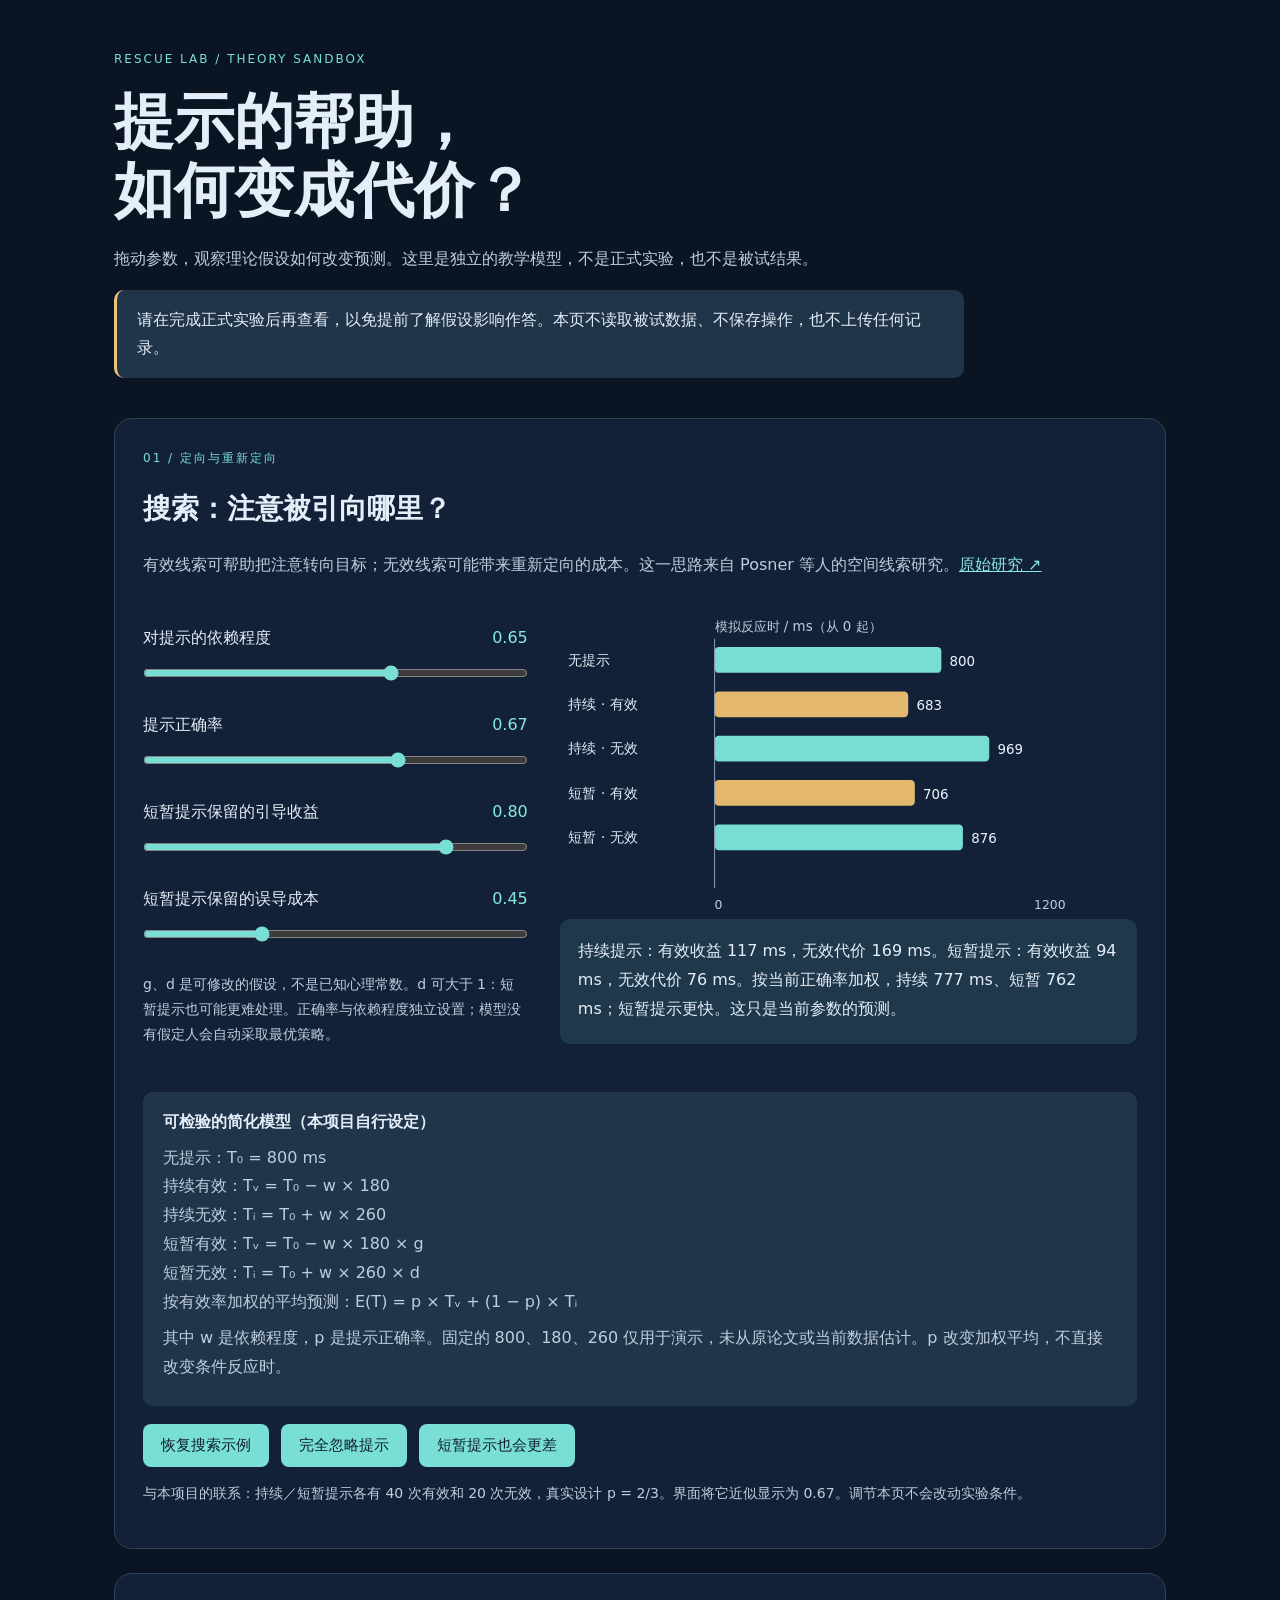
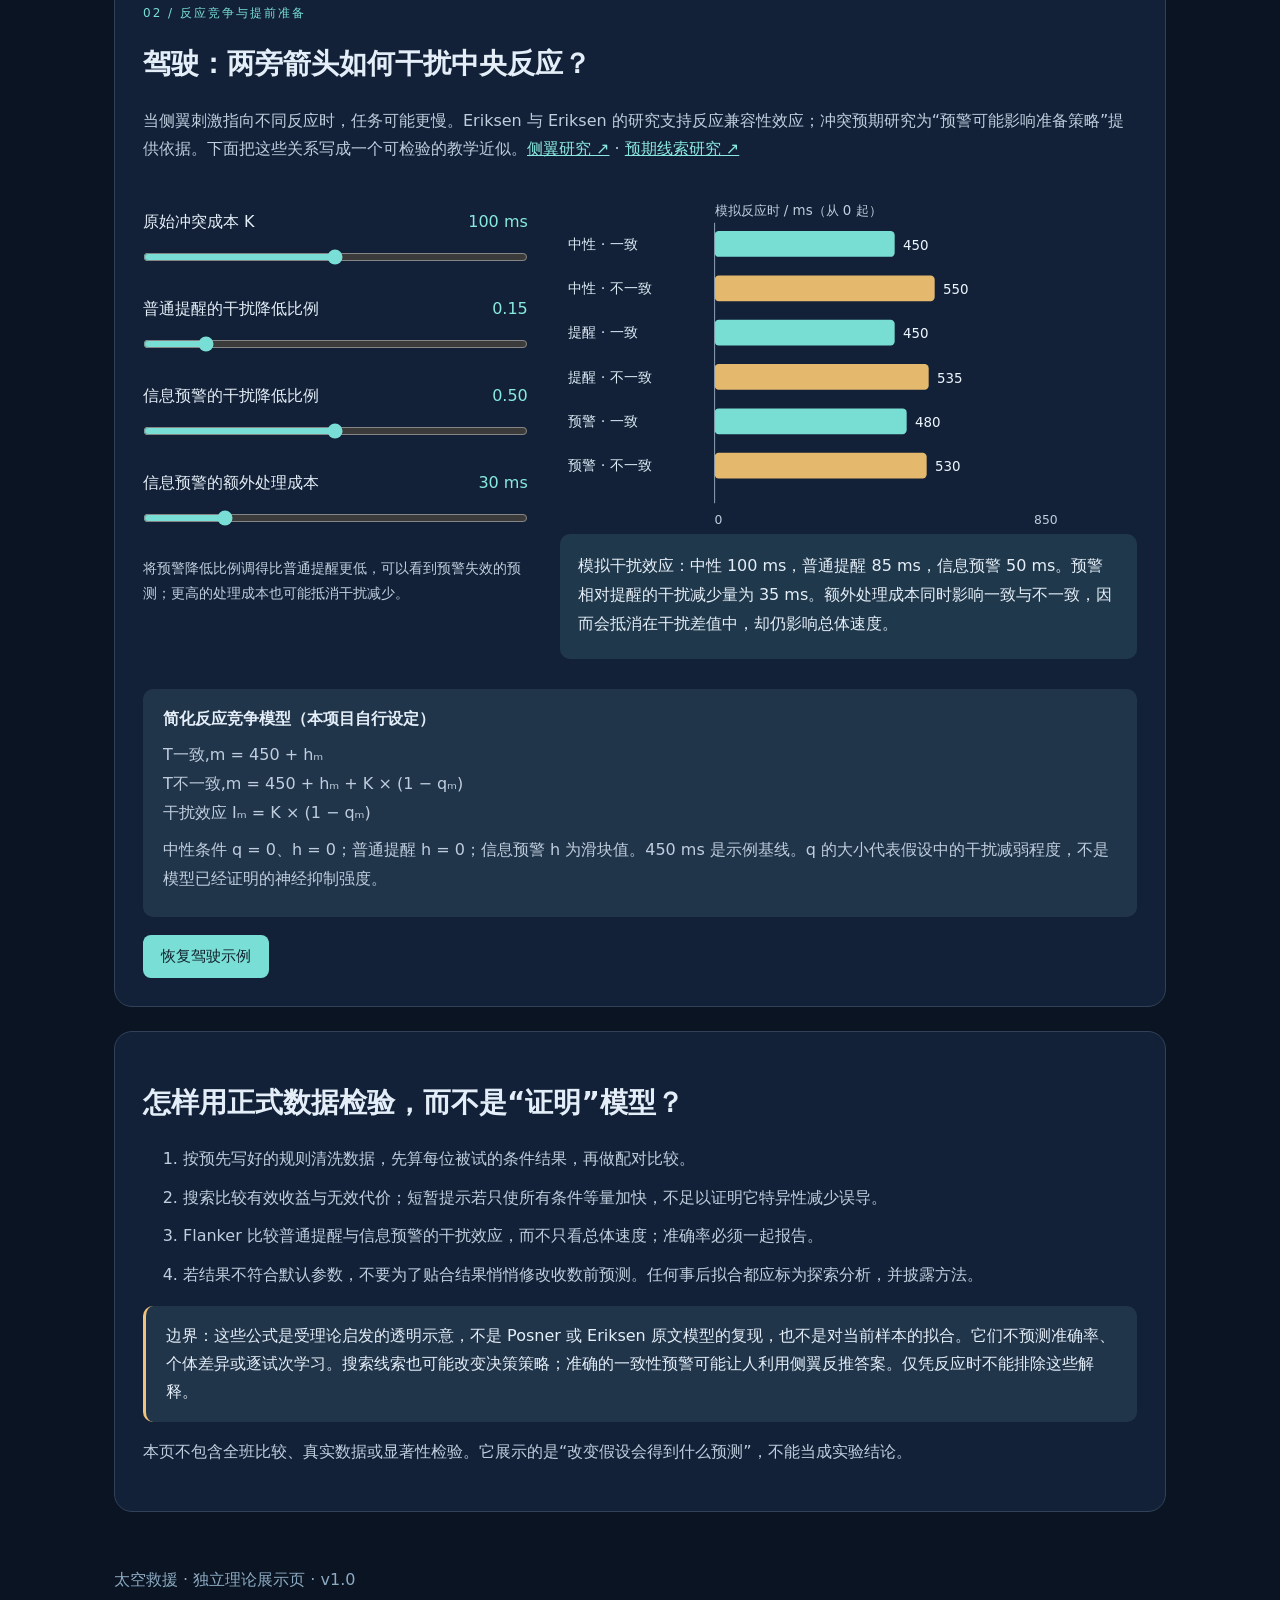
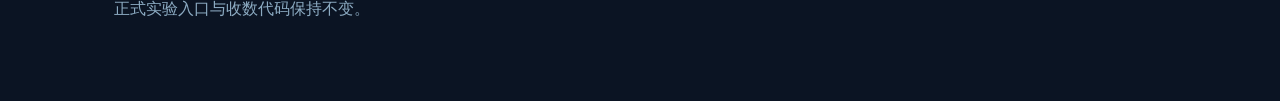
==== docs/model/index.html @ fa258985 "Add standalone theory-based attention model visualization without changing experiment" ====
<!doctype html><html lang="zh-CN"><head><meta charset="utf-8"><meta name="viewport" content="width=device-width,initial-scale=1"><title>注意模型实验台 · 太空救援</title><link rel="stylesheet" href="./model.css"><script src="./model.js" defer></script></head><body><main><header><span class="tag">RESCUE LAB / THEORY SANDBOX</span><h1>提示的帮助，<br>如何变成代价？</h1><p>拖动参数，观察理论假设如何改变预测。这里是独立的教学模型，不是正式实验，也不是被试结果。</p><aside>请在完成正式实验后再查看，以免提前了解假设影响作答。本页不读取被试数据、不保存操作，也不上传任何记录。</aside></header>
<section><span class="tag">01 / 定向与重新定向</span><h2>搜索：注意被引向哪里？</h2><p>有效线索可帮助把注意转向目标；无效线索可能带来重新定向的成本。这一思路来自 Posner 等人的空间线索研究。<a href="https://pubmed.ncbi.nlm.nih.gov/7381367/" target="_blank" rel="noopener">原始研究 ↗</a></p>
<div class="grid"><div class="controls"><label for="w">对提示的依赖程度 <output id="wv"></output></label><input id="w" type="range" min="0" max="1" step="0.05" value="0.65"><label for="p">提示正确率 <output id="pv"></output></label><input id="p" type="range" min="0" max="1" step="0.01" value="0.67"><label for="g">短暂提示保留的引导收益 <output id="gv"></output></label><input id="g" type="range" min="0" max="1" step="0.05" value="0.8"><label for="d">短暂提示保留的误导成本 <output id="dv"></output></label><input id="d" type="range" min="0" max="1.5" step="0.05" value="0.45"><p class="small">g、d 是可修改的假设，不是已知心理常数。d 可大于 1：短暂提示也可能更难处理。正确率与依赖程度独立设置；模型没有假定人会自动采取最优策略。</p></div><div><svg id="searchPlot" viewBox="0 0 560 300" role="img" aria-label="搜索各条件模拟反应时柱状图"></svg><div id="searchText" class="result" aria-live="polite"></div></div></div>
<div class="equation"><b>可检验的简化模型（本项目自行设定）</b><p>无提示：T₀ = 800 ms<br>持续有效：Tᵥ = T₀ − w × 180<br>持续无效：Tᵢ = T₀ + w × 260<br>短暂有效：Tᵥ = T₀ − w × 180 × g<br>短暂无效：Tᵢ = T₀ + w × 260 × d<br>按有效率加权的平均预测：E(T) = p × Tᵥ + (1 − p) × Tᵢ</p><p>其中 w 是依赖程度，p 是提示正确率。固定的 800、180、260 仅用于演示，未从原论文或当前数据估计。p 改变加权平均，不直接改变条件反应时。</p></div>
<div class="presets"><button data-search="default">恢复搜索示例</button><button data-search="ignore">完全忽略提示</button><button data-search="reverse">短暂提示也会更差</button></div>
<p class="small">与本项目的联系：持续／短暂提示各有 40 次有效和 20 次无效，真实设计 p = 2/3。界面将它近似显示为 0.67。调节本页不会改动实验条件。</p></section>
<section><span class="tag">02 / 反应竞争与提前准备</span><h2>驾驶：两旁箭头如何干扰中央反应？</h2><p>当侧翼刺激指向不同反应时，任务可能更慢。Eriksen 与 Eriksen 的研究支持反应兼容性效应；冲突预期研究为“预警可能影响准备策略”提供依据。下面把这些关系写成一个可检验的教学近似。<a href="https://doi.org/10.3758/BF03203267" target="_blank" rel="noopener">侧翼研究 ↗</a> · <a href="https://pubmed.ncbi.nlm.nih.gov/27941977/" target="_blank" rel="noopener">预期线索研究 ↗</a></p>
<div class="grid"><div class="controls"><label for="k">原始冲突成本 K <output id="kv"></output></label><input id="k" type="range" min="0" max="200" step="5" value="100"><label for="qg">普通提醒的干扰降低比例 <output id="qgv"></output></label><input id="qg" type="range" min="0" max="1" step="0.05" value="0.15"><label for="qp">信息预警的干扰降低比例 <output id="qpv"></output></label><input id="qp" type="range" min="0" max="1" step="0.05" value="0.5"><label for="h">信息预警的额外处理成本 <output id="hv"></output></label><input id="h" type="range" min="0" max="150" step="5" value="30"><p class="small">将预警降低比例调得比普通提醒更低，可以看到预警失效的预测；更高的处理成本也可能抵消干扰减少。</p></div><div><svg id="flankerPlot" viewBox="0 0 560 330" role="img" aria-label="Flanker各提示及一致性条件模拟反应时柱状图"></svg><div id="flankerText" class="result" aria-live="polite"></div></div></div>
<div class="equation"><b>简化反应竞争模型（本项目自行设定）</b><p>T一致,m = 450 + hₘ<br>T不一致,m = 450 + hₘ + K × (1 − qₘ)<br>干扰效应 Iₘ = K × (1 − qₘ)</p><p>中性条件 q = 0、h = 0；普通提醒 h = 0；信息预警 h 为滑块值。450 ms 是示例基线。q 的大小代表假设中的干扰减弱程度，不是模型已经证明的神经抑制强度。</p></div><button id="resetFlanker">恢复驾驶示例</button>
</section>
<section><h2>怎样用正式数据检验，而不是“证明”模型？</h2><ol><li>按预先写好的规则清洗数据，先算每位被试的条件结果，再做配对比较。</li><li>搜索比较有效收益与无效代价；短暂提示若只使所有条件等量加快，不足以证明它特异性减少误导。</li><li>Flanker 比较普通提醒与信息预警的干扰效应，而不只看总体速度；准确率必须一起报告。</li><li>若结果不符合默认参数，不要为了贴合结果悄悄修改收数前预测。任何事后拟合都应标为探索分析，并披露方法。</li></ol><aside>边界：这些公式是受理论启发的透明示意，不是 Posner 或 Eriksen 原文模型的复现，也不是对当前样本的拟合。它们不预测准确率、个体差异或逐试次学习。搜索线索也可能改变决策策略；准确的一致性预警可能让人利用侧翼反推答案。仅凭反应时不能排除这些解释。</aside><p>本页不包含全班比较、真实数据或显著性检验。它展示的是“改变假设会得到什么预测”，不能当成实验结论。</p></section><footer>太空救援 · 独立理论展示页 · v1.0<br>正式实验入口与收数代码保持不变。</footer></main></body></html>
---- docs/model/model.css ----
:root{font-family:system-ui,-apple-system,"PingFang SC",sans-serif;color:#e4eef8;background:#0b1423}*{box-sizing:border-box}body{margin:0}main{max-width:1100px;margin:auto;padding:48px 24px}header{max-width:850px;margin-bottom:40px}h1{font-size:clamp(36px,6vw,60px);line-height:1.15;margin:20px 0}h2{font-size:28px}.tag{font-size:12px;letter-spacing:2px;color:#78ded4}p,li{line-height:1.8;color:#bfcede}li{margin:10px 0}a{color:#8be8e0}section{margin:24px 0;background:#122137;border:1px solid #314258;border-radius:18px;padding:28px}aside,.equation{padding:16px 20px;border-radius:10px;background:#20344a;line-height:1.75}aside{border-left:3px solid #efc47a}.grid{display:grid;grid-template-columns:1fr 1.5fr;gap:32px;margin:30px 0}.controls label{display:flex;justify-content:space-between;gap:12px;font-size:16px;margin-top:18px}.controls input{width:100%;accent-color:#79ded5;margin:12px 0;height:24px}output{color:#88eadf;font-variant-numeric:tabular-nums}.small{font-size:14px}.result{background:#20384b;padding:18px;border-radius:10px;line-height:1.8;min-height:125px}svg{width:100%;display:block}button{background:#79ded5;color:#112330;border:0;border-radius:8px;padding:12px 18px;font-size:15px;cursor:pointer;margin:18px 12px 0 0}button:focus-visible,input:focus-visible{outline:3px solid #f4c975;outline-offset:4px}.equation p{margin:8px 0}.equation{font-variant-numeric:tabular-nums}footer{color:#8cabc2;padding:30px 0;line-height:1.8}@media(max-width:760px){.grid{grid-template-columns:1fr}section{padding:20px}main{padding:24px 14px}}
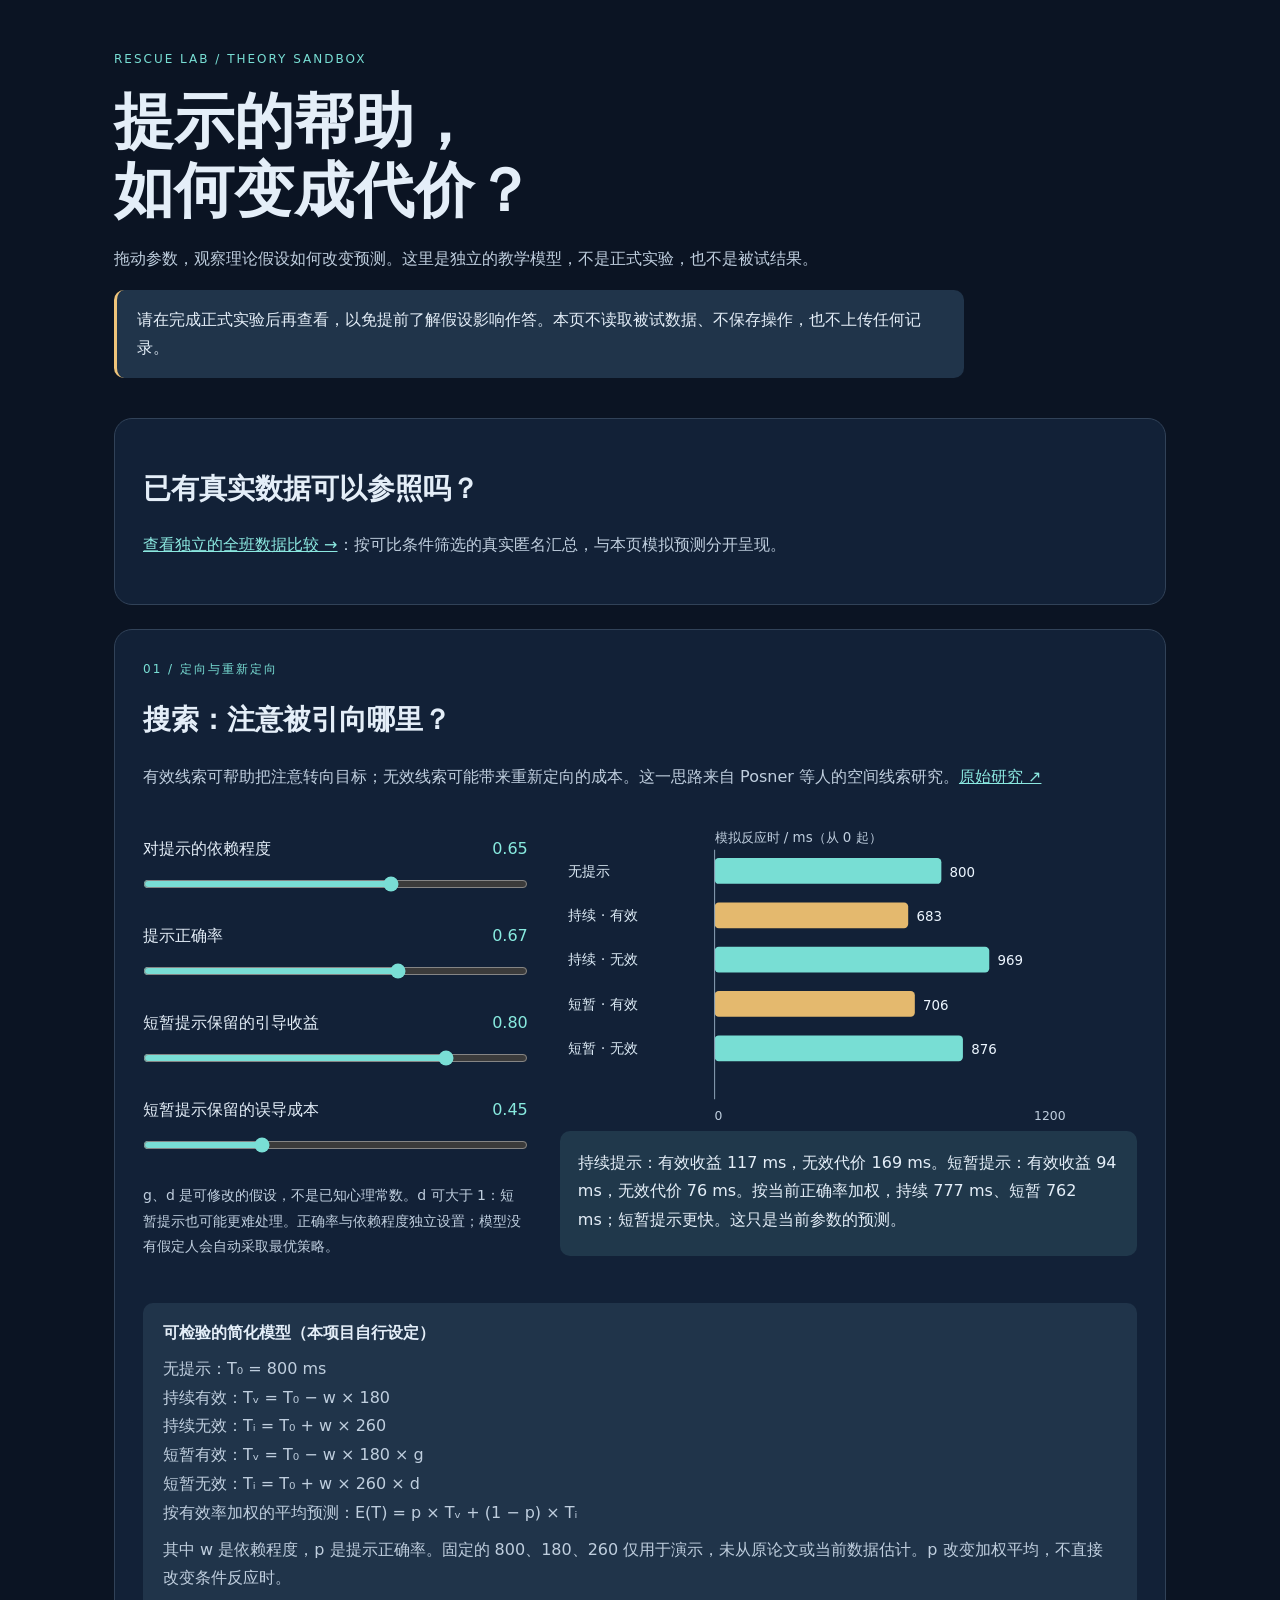
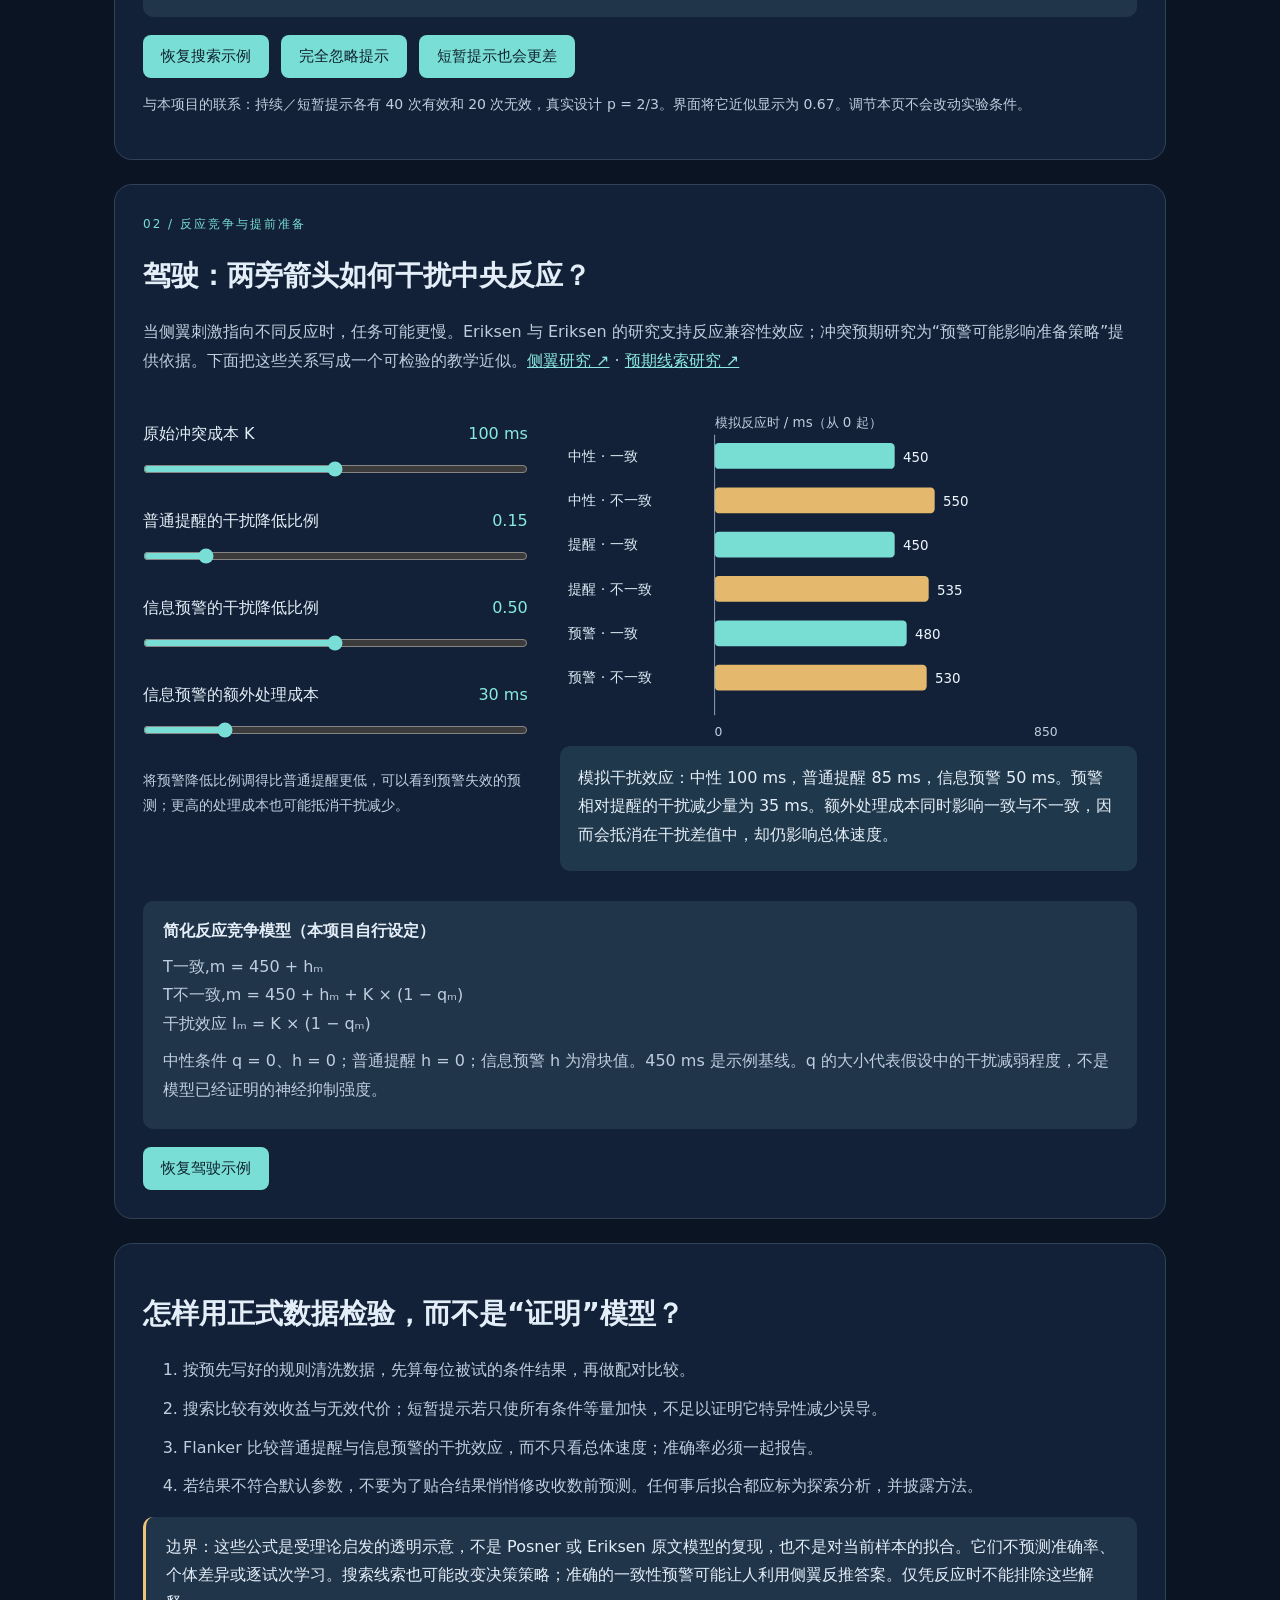
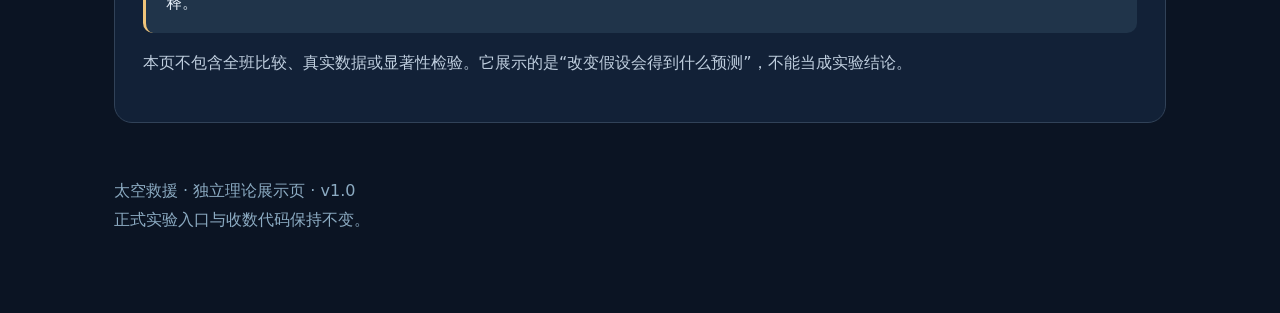
==== commit 243a6f60: "Add independent class comparison with aggregate-only snapshot and comparability limits" ====
--- a/docs/model/index.html
+++ b/docs/model/index.html
@@ -1,4 +1,5 @@
 <!doctype html><html lang="zh-CN"><head><meta charset="utf-8"><meta name="viewport" content="width=device-width,initial-scale=1"><title>注意模型实验台 · 太空救援</title><link rel="stylesheet" href="./model.css"><script src="./model.js" defer></script></head><body><main><header><span class="tag">RESCUE LAB / THEORY SANDBOX</span><h1>提示的帮助，<br>如何变成代价？</h1><p>拖动参数，观察理论假设如何改变预测。这里是独立的教学模型，不是正式实验，也不是被试结果。</p><aside>请在完成正式实验后再查看，以免提前了解假设影响作答。本页不读取被试数据、不保存操作，也不上传任何记录。</aside></header>
+<section><h2>已有真实数据可以参照吗？</h2><p><a href="comparison.html">查看独立的全班数据比较 →</a>：按可比条件筛选的真实匿名汇总，与本页模拟预测分开呈现。</p></section>
 <section><span class="tag">01 / 定向与重新定向</span><h2>搜索：注意被引向哪里？</h2><p>有效线索可帮助把注意转向目标；无效线索可能带来重新定向的成本。这一思路来自 Posner 等人的空间线索研究。<a href="https://pubmed.ncbi.nlm.nih.gov/7381367/" target="_blank" rel="noopener">原始研究 ↗</a></p>
 <div class="grid"><div class="controls"><label for="w">对提示的依赖程度 <output id="wv"></output></label><input id="w" type="range" min="0" max="1" step="0.05" value="0.65"><label for="p">提示正确率 <output id="pv"></output></label><input id="p" type="range" min="0" max="1" step="0.01" value="0.67"><label for="g">短暂提示保留的引导收益 <output id="gv"></output></label><input id="g" type="range" min="0" max="1" step="0.05" value="0.8"><label for="d">短暂提示保留的误导成本 <output id="dv"></output></label><input id="d" type="range" min="0" max="1.5" step="0.05" value="0.45"><p class="small">g、d 是可修改的假设，不是已知心理常数。d 可大于 1：短暂提示也可能更难处理。正确率与依赖程度独立设置；模型没有假定人会自动采取最优策略。</p></div><div><svg id="searchPlot" viewBox="0 0 560 300" role="img" aria-label="搜索各条件模拟反应时柱状图"></svg><div id="searchText" class="result" aria-live="polite"></div></div></div>
 <div class="equation"><b>可检验的简化模型（本项目自行设定）</b><p>无提示：T₀ = 800 ms<br>持续有效：Tᵥ = T₀ − w × 180<br>持续无效：Tᵢ = T₀ + w × 260<br>短暂有效：Tᵥ = T₀ − w × 180 × g<br>短暂无效：Tᵢ = T₀ + w × 260 × d<br>按有效率加权的平均预测：E(T) = p × Tᵥ + (1 − p) × Tᵢ</p><p>其中 w 是依赖程度，p 是提示正确率。固定的 800、180、260 仅用于演示，未从原论文或当前数据估计。p 改变加权平均，不直接改变条件反应时。</p></div>
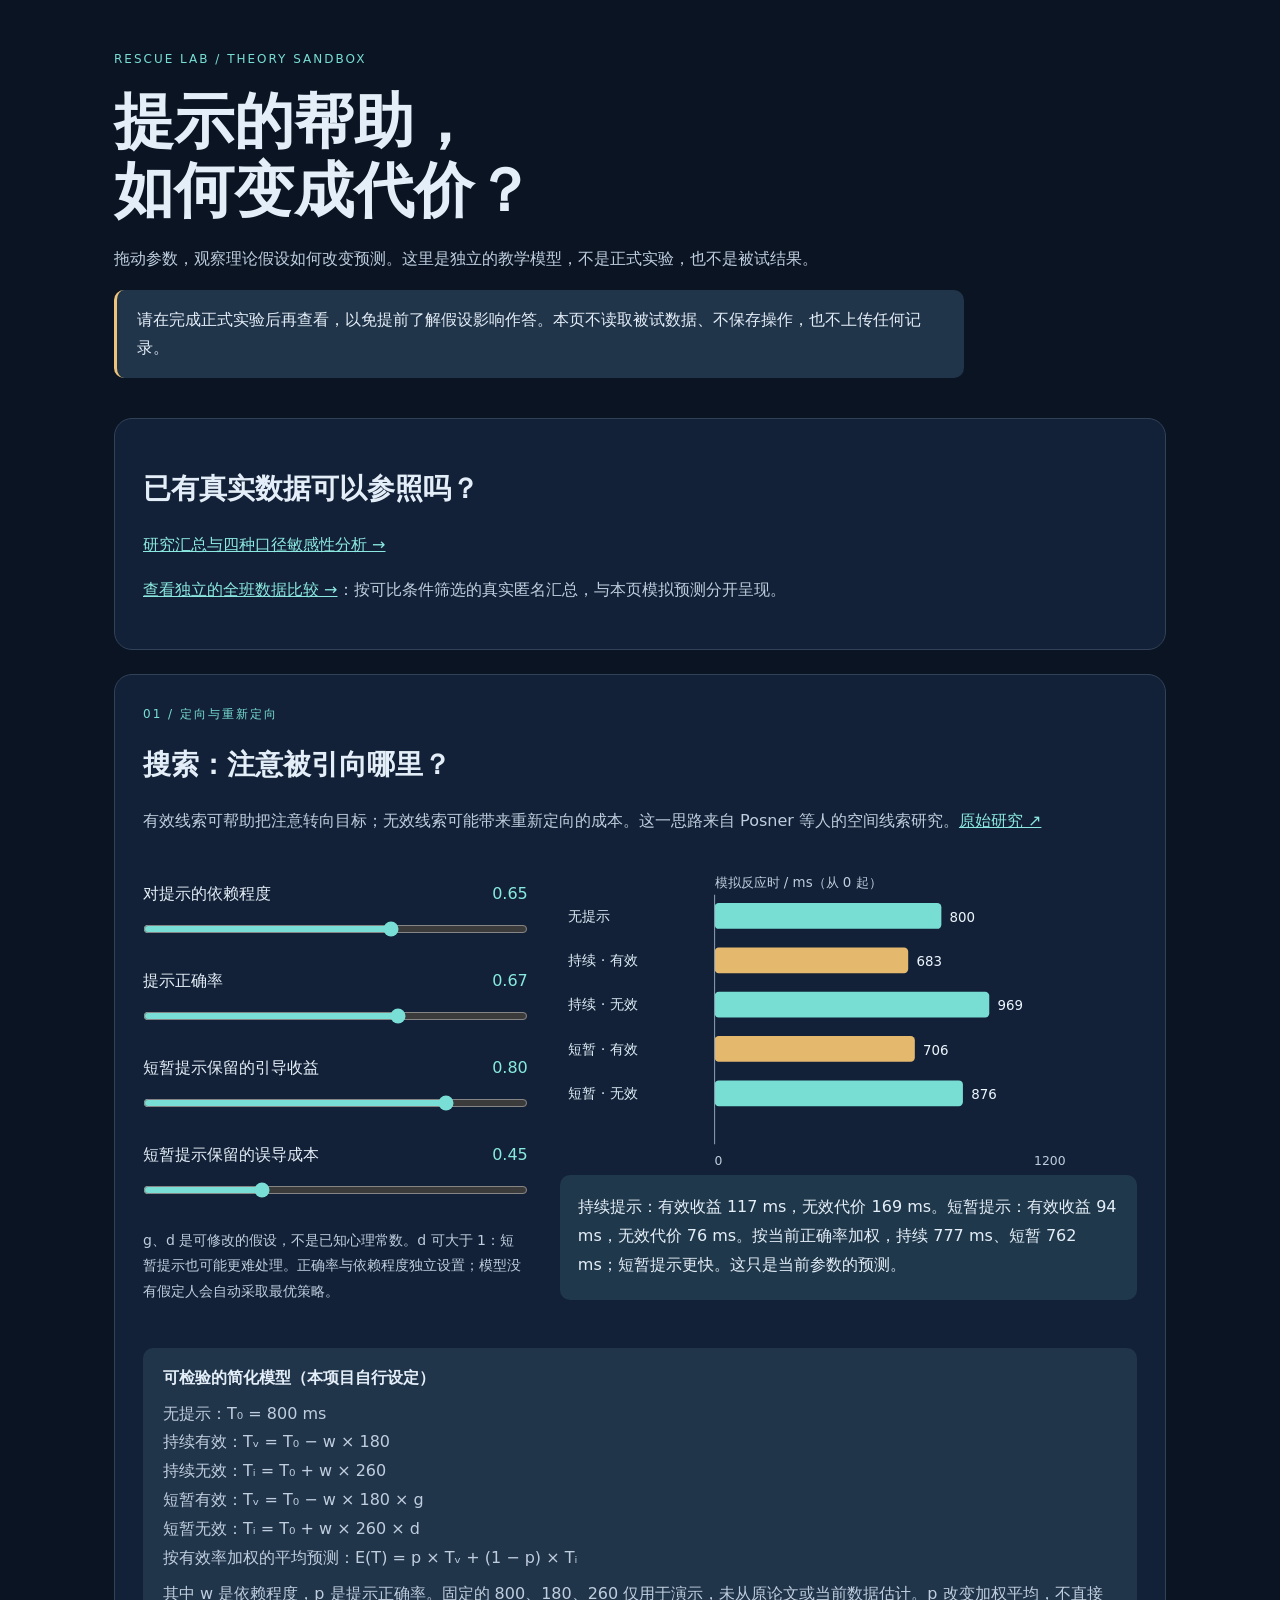
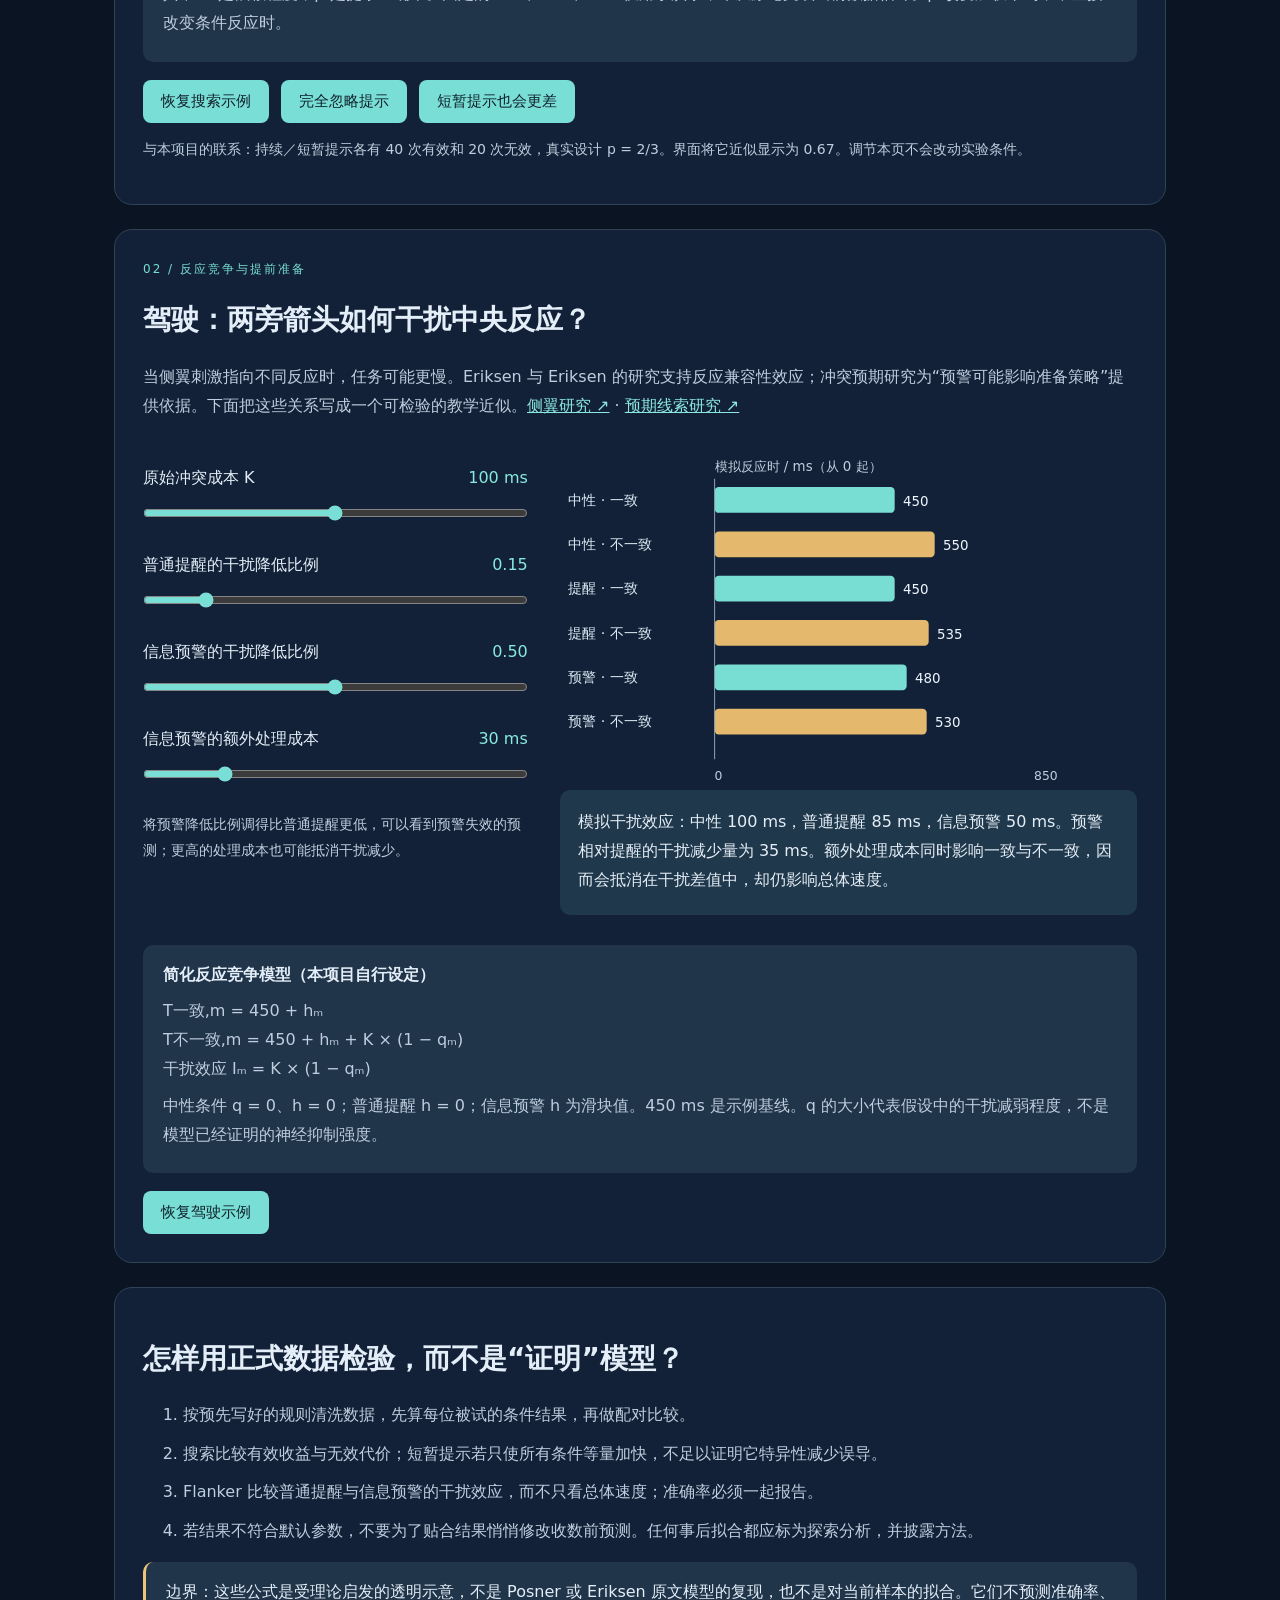
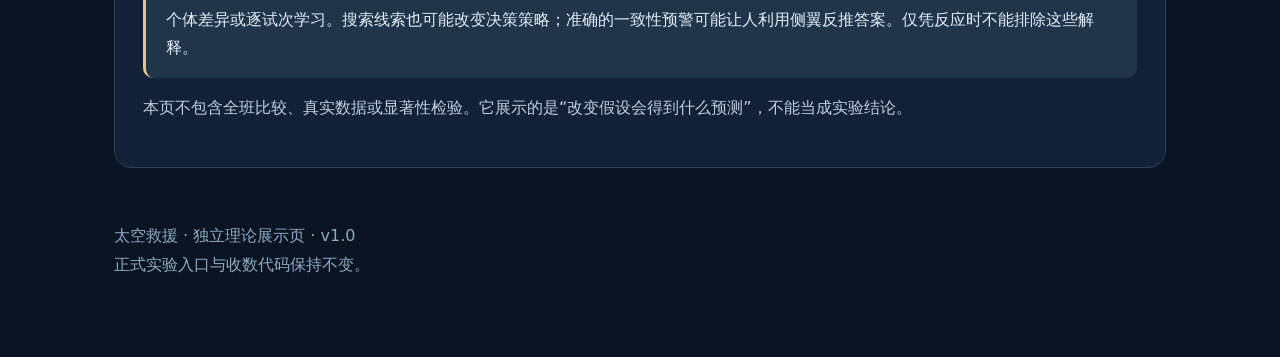
==== commit 24643db6: "Publish frozen-cohort analysis, four sensitivity scenarios and original-study comparisons" ====
--- a/docs/model/index.html
+++ b/docs/model/index.html
@@ -1,5 +1,5 @@
 <!doctype html><html lang="zh-CN"><head><meta charset="utf-8"><meta name="viewport" content="width=device-width,initial-scale=1"><title>注意模型实验台 · 太空救援</title><link rel="stylesheet" href="./model.css"><script src="./model.js" defer></script></head><body><main><header><span class="tag">RESCUE LAB / THEORY SANDBOX</span><h1>提示的帮助，<br>如何变成代价？</h1><p>拖动参数，观察理论假设如何改变预测。这里是独立的教学模型，不是正式实验，也不是被试结果。</p><aside>请在完成正式实验后再查看，以免提前了解假设影响作答。本页不读取被试数据、不保存操作，也不上传任何记录。</aside></header>
-<section><h2>已有真实数据可以参照吗？</h2><p><a href="comparison.html">查看独立的全班数据比较 →</a>：按可比条件筛选的真实匿名汇总，与本页模拟预测分开呈现。</p></section>
+<section><h2>已有真实数据可以参照吗？</h2><p><a href="../results/index.html">研究汇总与四种口径敏感性分析 →</a></p><p><a href="comparison.html">查看独立的全班数据比较 →</a>：按可比条件筛选的真实匿名汇总，与本页模拟预测分开呈现。</p></section>
 <section><span class="tag">01 / 定向与重新定向</span><h2>搜索：注意被引向哪里？</h2><p>有效线索可帮助把注意转向目标；无效线索可能带来重新定向的成本。这一思路来自 Posner 等人的空间线索研究。<a href="https://pubmed.ncbi.nlm.nih.gov/7381367/" target="_blank" rel="noopener">原始研究 ↗</a></p>
 <div class="grid"><div class="controls"><label for="w">对提示的依赖程度 <output id="wv"></output></label><input id="w" type="range" min="0" max="1" step="0.05" value="0.65"><label for="p">提示正确率 <output id="pv"></output></label><input id="p" type="range" min="0" max="1" step="0.01" value="0.67"><label for="g">短暂提示保留的引导收益 <output id="gv"></output></label><input id="g" type="range" min="0" max="1" step="0.05" value="0.8"><label for="d">短暂提示保留的误导成本 <output id="dv"></output></label><input id="d" type="range" min="0" max="1.5" step="0.05" value="0.45"><p class="small">g、d 是可修改的假设，不是已知心理常数。d 可大于 1：短暂提示也可能更难处理。正确率与依赖程度独立设置；模型没有假定人会自动采取最优策略。</p></div><div><svg id="searchPlot" viewBox="0 0 560 300" role="img" aria-label="搜索各条件模拟反应时柱状图"></svg><div id="searchText" class="result" aria-live="polite"></div></div></div>
 <div class="equation"><b>可检验的简化模型（本项目自行设定）</b><p>无提示：T₀ = 800 ms<br>持续有效：Tᵥ = T₀ − w × 180<br>持续无效：Tᵢ = T₀ + w × 260<br>短暂有效：Tᵥ = T₀ − w × 180 × g<br>短暂无效：Tᵢ = T₀ + w × 260 × d<br>按有效率加权的平均预测：E(T) = p × Tᵥ + (1 − p) × Tᵢ</p><p>其中 w 是依赖程度，p 是提示正确率。固定的 800、180、260 仅用于演示，未从原论文或当前数据估计。p 改变加权平均，不直接改变条件反应时。</p></div>
